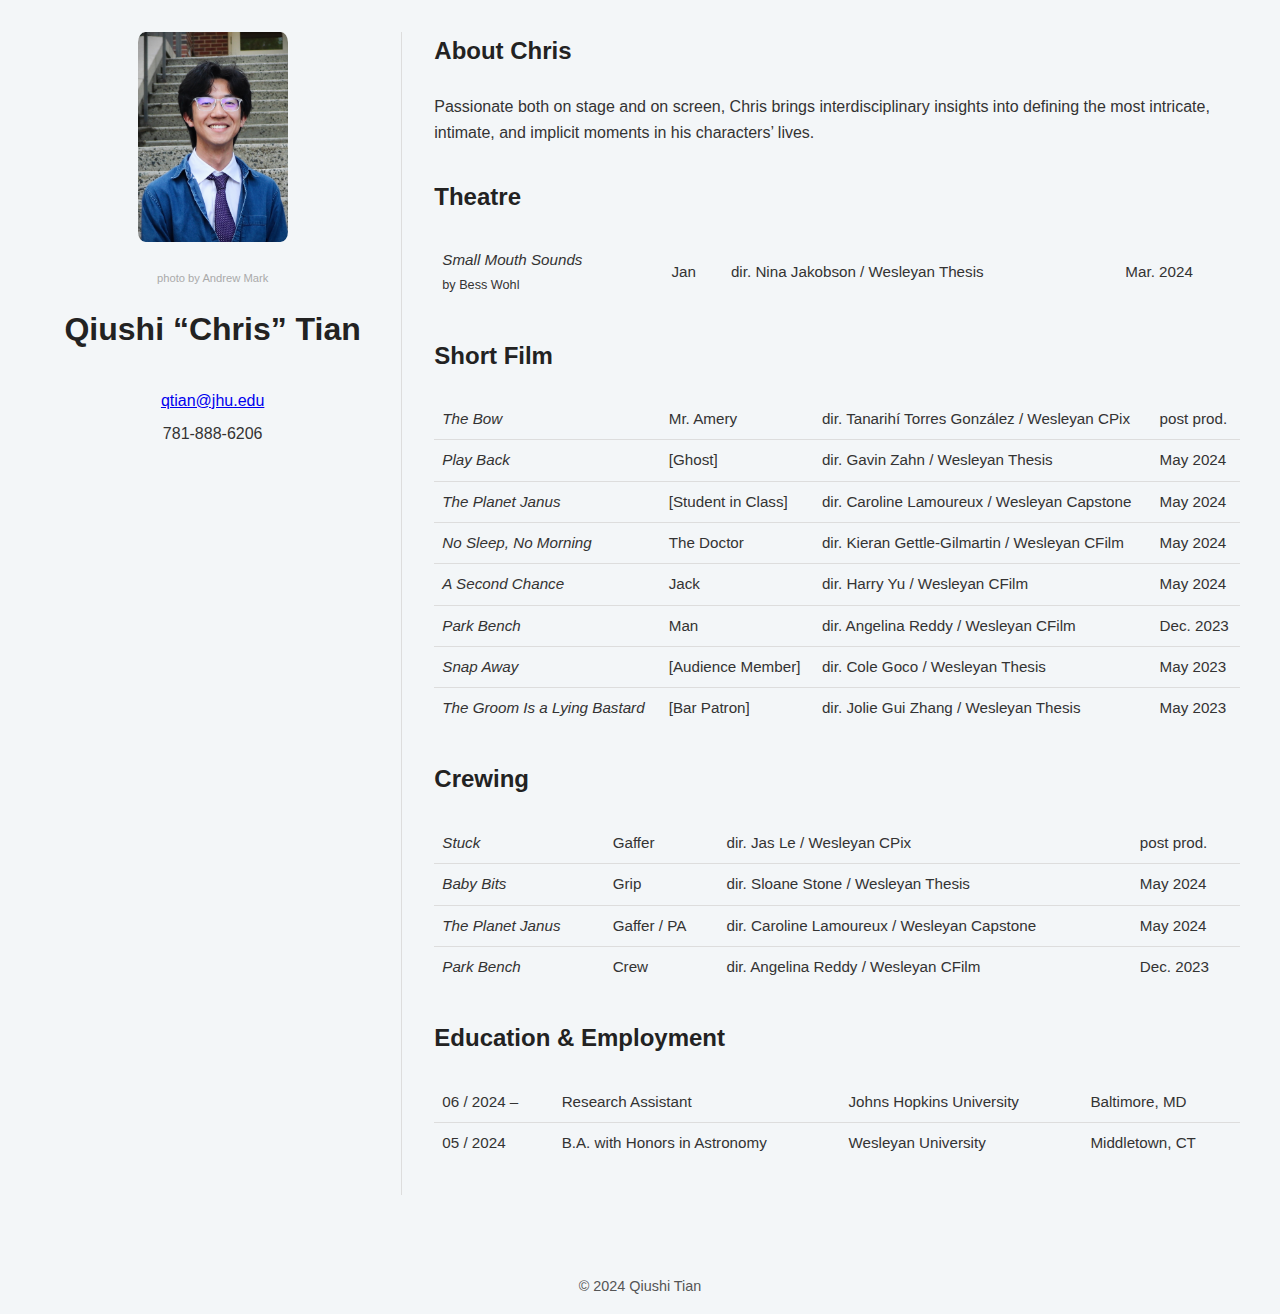
==== art.html @ d44a3096 "Add art.html and art-stuff/" ====
<!DOCTYPE html>
<html lang="en">
<head>
    <meta charset="UTF-8">
    <meta name="viewport" content="width=device-width, initial-scale=1.0">
    <title>Qiushi Chris Tian</title>
    <link rel="stylesheet" href="art-stuff/art.css">
</head>
<body>
    <div class="container">
        <aside class="left-column">
            <img src="art-stuff/headshot.jpg" alt="Chris's Headshot" class="headshot">
            <p class="photographer-credit">photo by Andrew Mark</p>
            <h1>Qiushi “Chris” Tian</h1>
            <!-- <h2>Actor</h2> -->

            <section id="contact">
                <!-- <h3>Contact</h3> -->
                <p><a href="mailto:qtian@jhu.edu">qtian@jhu.edu</a></p>
                <p>781-888-6206</p>
                <!-- <p>Agent: <a href="mailto:agent@example.com">agent@example.com</a></p> -->
            </section>
        </aside>

        <main class="right-column">
            <section id="bio">
                <h3>About Chris</h3>
                <p>
                    Passionate both on stage and on screen, Chris brings interdisciplinary insights into defining the most intricate, intimate, and implicit moments in his characters’ lives.
                </p>
            </section>

            <section id="theatre">
                <h3>Theatre</h3>
                <table>
                    <thead>
                        <!-- <tr>
                            <th>Title</th>
                            <th>Character</th>
                            <th>Director/Production</th>
                            <th>Year.Month</th>
                        </tr> -->
                    </thead>
                    <tbody>
                        <tr>
                            <td> <i>Small Mouth Sounds</i> <br /> <small>by Bess Wohl</small></td>
                            <td>Jan</td>
                            <td>dir. Nina Jakobson / Wesleyan Thesis</td>
                            <td>Mar. 2024</td>
                        </tr>
                    </tbody>
                </table>
            </section>

            <section id="film">
                <h3>Short Film</h3>
                <table>
                    <thead>
                        <!-- <tr>
                            <th>Title</th>
                            <th>Character</th>
                            <th>Director/Production</th>
                            <th>Year.Month</th>
                        </tr> -->
                    </thead>
                    <tbody>
                        <tr>
                            <td> <i>The Bow</i> </td>
                            <td>Mr. Amery</td>
                            <td>dir. Tanarihí Torres González / Wesleyan CPix</td>
                            <td>post prod.</td>
                        </tr>
                        <tr>
                            <td> <i>Play Back</i> </td>
                            <td>[Ghost]</td>
                            <td>dir. Gavin Zahn / Wesleyan Thesis</td>
                            <td>May 2024</td>
                        </tr>
                        <tr>
                            <td> <i>The Planet Janus</i> </td>
                            <td>[Student in Class]</td>
                            <td>dir. Caroline Lamoureux / Wesleyan Capstone</td>
                            <td>May 2024</td>
                        </tr>
                        <tr>
                            <td> <i>No Sleep, No Morning</i> </td>
                            <td>The Doctor</td>
                            <td>dir. Kieran Gettle-Gilmartin / Wesleyan CFilm</td>
                            <td>May 2024</td>
                        </tr>
                        <tr>
                            <td> <i>A Second Chance</i> </td>
                            <td>Jack</td>
                            <td>dir. Harry Yu / Wesleyan CFilm</td>
                            <td>May 2024</td>
                        </tr>
                        <tr>
                            <td> <i>Park Bench</i> </td>
                            <td>Man</td>
                            <td>dir. Angelina Reddy / Wesleyan CFilm</td>
                            <td>Dec. 2023</td>
                        </tr>
                        <tr>
                            <td> <i>Snap Away</i> </td>
                            <td>[Audience Member]</td>
                            <td>dir. Cole Goco / Wesleyan Thesis</td>
                            <td>May 2023</td>
                        </tr>
                        <tr>
                            <td> <i>The Groom Is a Lying Bastard</i> </td>
                            <td>[Bar Patron]</td>
                            <td>dir. Jolie Gui Zhang / Wesleyan Thesis</td>
                            <td>May 2023</td>
                        </tr>
                    </tbody>
                </table>
            </section>

            <section id="crew">
                <h3>Crewing</h3>
                <table>
                    <thead>
                        <!-- <tr>
                            <th>Title</th>
                            <th>Character</th>
                            <th>Director/Production</th>
                            <th>Year.Month</th>
                        </tr> -->
                    </thead>
                    <tbody>
                        <tr>
                            <td> <i>Stuck</i> </td>
                            <td>Gaffer</td>
                            <td>dir. Jas Le / Wesleyan CPix</td>
                            <td>post prod.</td>
                        </tr>
                        <tr>
                            <td> <i>Baby Bits</i> </td>
                            <td>Grip</td>
                            <td>dir. Sloane Stone / Wesleyan Thesis</td>
                            <td>May 2024</td>
                        </tr>
                        <tr>
                            <td> <i>The Planet Janus</i> </td>
                            <td>Gaffer / PA</td>
                            <td>dir. Caroline Lamoureux / Wesleyan Capstone</td>
                            <td>May 2024</td>
                        </tr>
                        <tr>
                            <td> <i>Park Bench</i> </td>
                            <td>Crew</td>
                            <td>dir. Angelina Reddy / Wesleyan CFilm</td>
                            <td>Dec. 2023</td>
                        </tr>
                    </tbody>
                </table>
            </section>

            <section id="education">
                <h3>Education & Employment</h3>
                <table>
                    <tbody>
                        <tr>
                            <td>06 / 2024 – </td>
                            <td>Research Assistant</td>
                            <td>Johns Hopkins University</td>
                            <td>Baltimore, MD</td>
                        </tr>
                        <tr>
                            <td>05 / 2024 </td>
                            <td>B.A. with Honors in Astronomy</td>
                            <td>Wesleyan University</td>
                            <td>Middletown, CT</td>
                        </tr>
                    </tbody>
                </table>
            </section>
        </main>
    </div>

    <footer>
        <p>© 2024 Qiushi Tian</p>
    </footer>
</body>
</html>
---- art-stuff/art.css ----
/* General Styles */
body {
    font-family: Arial, sans-serif;
    margin: 0;
    padding: 0;
    color: #333;
    background-color: #f3f6f8;
    line-height: 1.6;
}

/* Container for Layout */
.container {
    display: flex;
    flex-direction: row;
    max-width: 1200px;
    margin: 0 auto;
    padding: 2rem;
}

/* Left Column Styles */
.left-column {
    flex: 0.3;
    padding-right: 1rem;
    border-right: 1px solid #ddd;
    text-align: center;
}

.headshot {
    width: 150px;
    height: 210px;
    border-radius: 5%;
    object-fit: cover;
    margin-bottom: 1rem;
}

h1 {
    margin-top: 1rem;
    font-size: 2rem;
    color: #222;
}

h2 {
    color: #555;
    font-weight: normal;
}

#contact {
    margin-top: 2rem;
}

#contact p {
    margin: 0.5rem 0;
}

/* Right Column Styles */
.right-column {
    flex: 0.7;
    padding-left: 2rem;
}

.right-column section {
    margin-bottom: 2rem;
}

h3 {
    color: #222;
    font-size: 1.5rem;
    margin-top: 0;
}

/* List Styles */
ul {
    list-style-type: none;
    padding: 0;
}

li {
    margin-bottom: 1rem;
}

/* Footer Styles */
footer {
    text-align: center;
    padding: 1rem;
    background-color: #f3f6f8;
    /* box-shadow: 0 -2px 4px rgba(0, 0, 0, 0.1); */
    margin-top: 2rem;
}

footer p {
    margin: 0;
    font-size: 0.9rem;
    color: #555;
}

/* Table Styles */
table {
    width: 100%;
    border-collapse: collapse;
    margin-bottom: 2rem;
}

th, td {
    text-align: left;
    padding: 0.5rem;
    border-bottom: 1px solid #ddd;
}

th {
    background-color: #f9f9f9;
    font-weight: bold;
}

td {
    font-size: 0.95rem;
}

tr:last-child td {
    border-bottom: none;
}

/* Photographer Credit Styles */
.photographer-credit {
    font-size: 0.7rem; /* Smaller font size */
    color: #aaa; /* Lighter grey color */
    margin-top: 0.3rem; /* Slight space between photo and credit */
}
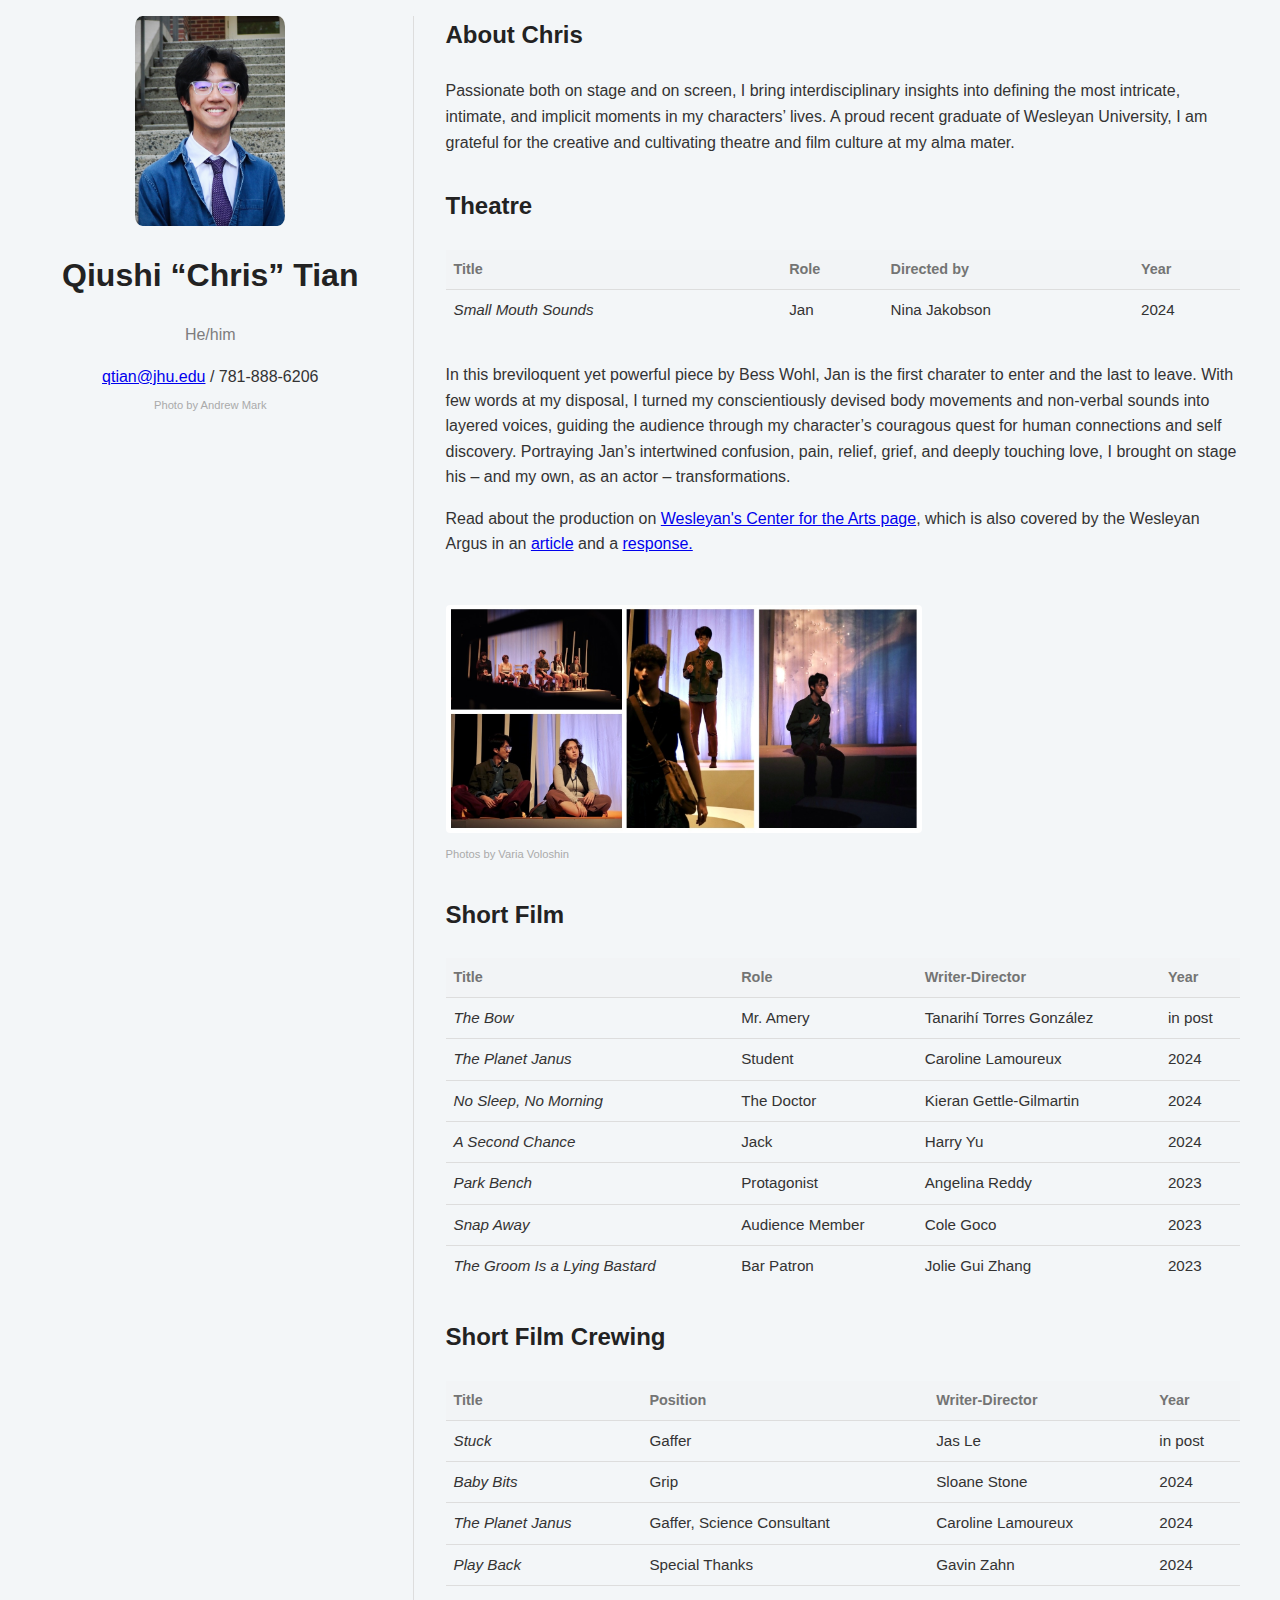
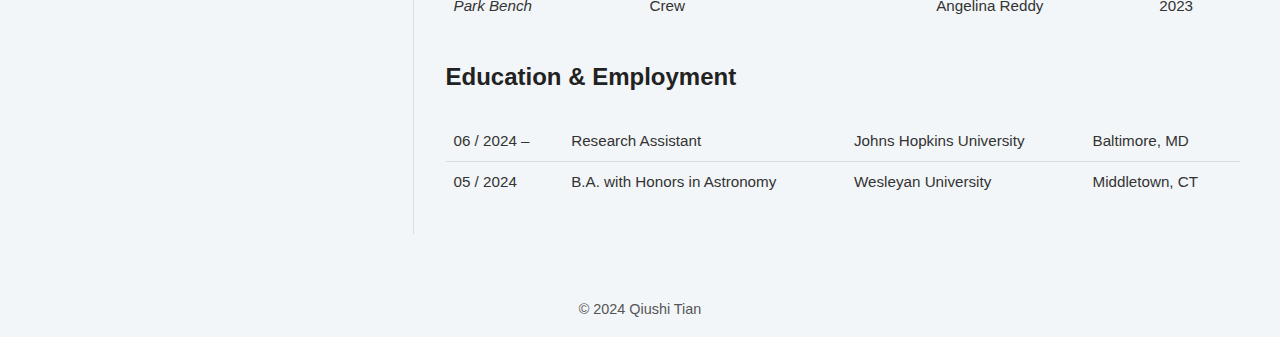
==== commit afec5931: "New tables, text, add photos" ====
--- a/art.html
+++ b/art.html
@@ -9,24 +9,24 @@
 <body>
     <div class="container">
         <aside class="left-column">
-            <img src="art-stuff/headshot.jpg" alt="Chris's Headshot" class="headshot">
-            <p class="photographer-credit">photo by Andrew Mark</p>
+            <img src="art-stuff/Qiushi_Chris_Tian_headshot_2024.JPG" alt="Qiushi “Chris” Tian’s Headshot" class="headshot">
             <h1>Qiushi “Chris” Tian</h1>
+            <p class="pronouns">He/him</p>
             <!-- <h2>Actor</h2> -->
 
             <section id="contact">
                 <!-- <h3>Contact</h3> -->
-                <p><a href="mailto:qtian@jhu.edu">qtian@jhu.edu</a></p>
-                <p>781-888-6206</p>
+                <p><a href="mailto:qtian@jhu.edu">qtian@jhu.edu</a>  /  781-888-6206</p>
                 <!-- <p>Agent: <a href="mailto:agent@example.com">agent@example.com</a></p> -->
             </section>
+            <p class="photographer-credit">Photo by Andrew Mark</p>
         </aside>
 
         <main class="right-column">
             <section id="bio">
                 <h3>About Chris</h3>
                 <p>
-                    Passionate both on stage and on screen, Chris brings interdisciplinary insights into defining the most intricate, intimate, and implicit moments in his characters’ lives.
+                    Passionate both on stage and on screen, I bring interdisciplinary insights into defining the most intricate, intimate, and implicit moments in my characters’ lives. A proud recent graduate of Wesleyan University, I am grateful for the creative and cultivating theatre and film culture at my alma mater.
                 </p>
             </section>
 
@@ -34,123 +34,146 @@
                 <h3>Theatre</h3>
                 <table>
                     <thead>
-                        <!-- <tr>
+                        <tr>
                             <th>Title</th>
-                            <th>Character</th>
-                            <th>Director/Production</th>
-                            <th>Year.Month</th>
-                        </tr> -->
+                            <th>Role</th>
+                            <th>Directed by</th>
+                            <th>Year</th>
+                        </tr>
                     </thead>
                     <tbody>
                         <tr>
-                            <td> <i>Small Mouth Sounds</i> <br /> <small>by Bess Wohl</small></td>
+                            <td><i>Small Mouth Sounds</i></td>
                             <td>Jan</td>
-                            <td>dir. Nina Jakobson / Wesleyan Thesis</td>
-                            <td>Mar. 2024</td>
-                        </tr>
-                    </tbody>
-                </table>
-            </section>
+                            <td>Nina Jakobson</td>
+                            <td>2024</td>
+                        </tr>
+                    </tbody>
+                </table>
+
+                <p>
+                    In this breviloquent yet powerful piece by Bess Wohl, Jan is the first charater to enter and the last to leave. With few words at my disposal, I turned my conscientiously devised body movements and non-verbal sounds into layered voices, guiding the audience through my character’s couragous quest for human connections and self discovery. Portraying Jan’s intertwined confusion, pain, relief, grief, and deeply touching love, I brought on stage his – and my own, as an actor – transformations. 
+                </p>
+                <!-- <p>
+                    <i>Small Mouth Sounds</i> was shown at Wesleyan University’s Patricelli ’92 Theater from Februray 29 to March 2, 2024. In months prior, I enjoyed rehearsals and collaboration with others cast and crew members and, especially, director Nina Jakobson, who assembled this production as a part of their senior honors thesis in theatre. It was my most magical experience in college.
+                </p> -->
+                <p>
+                    Read about the production on <a href="https://www.wesleyan.edu/cfa/events/2024/02-2024/02292024-small-mouth-sounds.html">Wesleyan's Center for the Arts page</a>, which is also covered by the Wesleyan Argus in an <a href="http://wesleyanargus.com/2024/03/04/small-mouth-sounds-was-freaking-awesome-silence-at-the-end-of-the-world/">article</a> and a <a href="http://wesleyanargus.com/2024/04/04/response-to-small-mouth-sounds-was-freaking-awesome/">response.</a>
+                </p>
+                <img src="art-stuff/Qiushi_Chris_Tian_in_Small_Mouth_Sounds.JPG" alt="Chris in Small Mouth Sounds" class="featured-image">
+                <p class="photographer-credit">Photos by Varia Voloshin</p>
+            </section>
+
+            <!-- New Gallery Section -->
+             <!-- <section id="gallery"> -->
+                <!-- <h3>Gallery</h3> -->
+                <!-- <div class="gallery-grid"> -->
+                <!-- <img id="only-img" src="art-stuff/Qiushi_Chris_Tian_in_Small_Mouth_Sounds.JPG" alt="Chris in Small Mouth Sounds"> -->
+                    <!-- <img src="art-stuff/Qiushi_Chris_Tian_in_Small_Mouth_Sounds_2.JPG" alt="Chris in Small Mouth Sounds 2">
+                    <img src="art-stuff/Qiushi_Chris_Tian_in_Small_Mouth_Sounds_3.JPG" alt="Chris in Small Mouth Sounds 3">
+                    <img src="art-stuff/Qiushi_Chris_Tian_in_Small_Mouth_Sounds_4.JPG" alt="Chris in Small Mouth Sounds 4"> -->
+                <!-- </div> -->
+            <!-- </section> -->
 
             <section id="film">
                 <h3>Short Film</h3>
                 <table>
                     <thead>
-                        <!-- <tr>
+                        <tr>
                             <th>Title</th>
-                            <th>Character</th>
-                            <th>Director/Production</th>
-                            <th>Year.Month</th>
-                        </tr> -->
+                            <th>Role</th>
+                            <th>Writer-Director</th>
+                            <th>Year</th>
+                        </tr>
                     </thead>
                     <tbody>
                         <tr>
                             <td> <i>The Bow</i> </td>
                             <td>Mr. Amery</td>
-                            <td>dir. Tanarihí Torres González / Wesleyan CPix</td>
-                            <td>post prod.</td>
-                        </tr>
-                        <tr>
-                            <td> <i>Play Back</i> </td>
-                            <td>[Ghost]</td>
-                            <td>dir. Gavin Zahn / Wesleyan Thesis</td>
-                            <td>May 2024</td>
+                            <td>Tanarihí Torres González</td>
+                            <td>in post</td>
                         </tr>
                         <tr>
                             <td> <i>The Planet Janus</i> </td>
-                            <td>[Student in Class]</td>
-                            <td>dir. Caroline Lamoureux / Wesleyan Capstone</td>
-                            <td>May 2024</td>
+                            <td>Student</td>
+                            <td>Caroline Lamoureux</td>
+                            <td>2024</td>
                         </tr>
                         <tr>
                             <td> <i>No Sleep, No Morning</i> </td>
                             <td>The Doctor</td>
-                            <td>dir. Kieran Gettle-Gilmartin / Wesleyan CFilm</td>
-                            <td>May 2024</td>
+                            <td>Kieran Gettle-Gilmartin</td>
+                            <td>2024</td>
                         </tr>
                         <tr>
                             <td> <i>A Second Chance</i> </td>
                             <td>Jack</td>
-                            <td>dir. Harry Yu / Wesleyan CFilm</td>
-                            <td>May 2024</td>
+                            <td>Harry Yu</td>
+                            <td>2024</td>
                         </tr>
                         <tr>
                             <td> <i>Park Bench</i> </td>
-                            <td>Man</td>
-                            <td>dir. Angelina Reddy / Wesleyan CFilm</td>
-                            <td>Dec. 2023</td>
+                            <td>Protagonist</td>
+                            <td>Angelina Reddy</td>
+                            <td>2023</td>
                         </tr>
                         <tr>
                             <td> <i>Snap Away</i> </td>
-                            <td>[Audience Member]</td>
-                            <td>dir. Cole Goco / Wesleyan Thesis</td>
-                            <td>May 2023</td>
+                            <td>Audience Member</td>
+                            <td>Cole Goco</td>
+                            <td>2023</td>
                         </tr>
                         <tr>
                             <td> <i>The Groom Is a Lying Bastard</i> </td>
-                            <td>[Bar Patron]</td>
-                            <td>dir. Jolie Gui Zhang / Wesleyan Thesis</td>
-                            <td>May 2023</td>
+                            <td>Bar Patron</td>
+                            <td>Jolie Gui Zhang</td>
+                            <td>2023</td>
                         </tr>
                     </tbody>
                 </table>
             </section>
 
             <section id="crew">
-                <h3>Crewing</h3>
+                <h3>Short Film Crewing</h3>
                 <table>
                     <thead>
-                        <!-- <tr>
+                        <tr>
                             <th>Title</th>
-                            <th>Character</th>
-                            <th>Director/Production</th>
-                            <th>Year.Month</th>
-                        </tr> -->
+                            <th>Position</th>
+                            <th>Writer-Director</th>
+                            <th>Year</th>
+                        </tr>
                     </thead>
                     <tbody>
                         <tr>
                             <td> <i>Stuck</i> </td>
                             <td>Gaffer</td>
-                            <td>dir. Jas Le / Wesleyan CPix</td>
-                            <td>post prod.</td>
+                            <td>Jas Le</td>
+                            <td>in post</td>
                         </tr>
                         <tr>
                             <td> <i>Baby Bits</i> </td>
                             <td>Grip</td>
-                            <td>dir. Sloane Stone / Wesleyan Thesis</td>
-                            <td>May 2024</td>
+                            <td>Sloane Stone</td>
+                            <td>2024</td>
                         </tr>
                         <tr>
                             <td> <i>The Planet Janus</i> </td>
-                            <td>Gaffer / PA</td>
-                            <td>dir. Caroline Lamoureux / Wesleyan Capstone</td>
-                            <td>May 2024</td>
+                            <td>Gaffer, Science Consultant</td>
+                            <td>Caroline Lamoureux</td>
+                            <td>2024</td>
+                        </tr>
+                        <tr>
+                            <td> <i>Play Back</i> </td>
+                            <td>Special Thanks</td>
+                            <td>Gavin Zahn</td>
+                            <td>2024</td>
                         </tr>
                         <tr>
                             <td> <i>Park Bench</i> </td>
                             <td>Crew</td>
-                            <td>dir. Angelina Reddy / Wesleyan CFilm</td>
-                            <td>Dec. 2023</td>
+                            <td>Angelina Reddy</td>
+                            <td>2023</td>
                         </tr>
                     </tbody>
                 </table>
--- a/art-stuff/art.css
+++ b/art-stuff/art.css
@@ -14,13 +14,13 @@
     flex-direction: row;
     max-width: 1200px;
     margin: 0 auto;
-    padding: 2rem;
+    padding: 1rem;
 }
 
 /* Left Column Styles */
 .left-column {
     flex: 0.3;
-    padding-right: 1rem;
+    padding-right: 2rem;
     border-right: 1px solid #ddd;
     text-align: center;
 }
@@ -30,7 +30,7 @@
     height: 210px;
     border-radius: 5%;
     object-fit: cover;
-    margin-bottom: 1rem;
+    /* margin-bottom: 1rem; */
 }
 
 h1 {
@@ -44,8 +44,13 @@
     font-weight: normal;
 }
 
+.pronouns {
+    color: #7e7d7d;
+}
+
 #contact {
-    margin-top: 2rem;
+    /* margin-top: 2rem; */
+    margin-top: 0rem;
 }
 
 #contact p {
@@ -107,8 +112,10 @@
 }
 
 th {
-    background-color: #f9f9f9;
-    font-weight: bold;
+    background-color: #f2f4f6;
+    /* font-weight: bold; */
+    color: #747474;
+    font-size: 0.9rem;
 }
 
 td {
@@ -124,4 +131,49 @@
     font-size: 0.7rem; /* Smaller font size */
     color: #aaa; /* Lighter grey color */
     margin-top: 0.3rem; /* Slight space between photo and credit */
+}
+
+/* Media Query for mobile/vertical screen */
+@media (max-width: 768px) { /* Adjust 768px as needed for different screen sizes */
+    .container {
+        flex-direction: column; /* Stack columns vertically */
+        padding: 1rem;
+    }
+
+    .left-column {
+        border-right: none; /* Remove border when stacked */
+        border-bottom: 1px solid #ddd; /* Add bottom border for separation */
+        padding-right: 0; /* Remove right padding */
+        padding-bottom: 1rem; /* Add space below the left column */
+    }
+
+    .right-column {
+        padding-left: 0; /* Remove left padding for better alignment */
+        padding-top: 1rem; /* Add space at the top for visual separation */
+    }
+}
+
+/* Gallery Section Styles */
+#gallery {
+    margin-top: 2rem; /* Space above the gallery */
+}
+
+.gallery-grid {
+    display: grid;
+    grid-template-columns: repeat(auto-fill, minmax(150px, 1fr)); /* Responsive grid */
+    gap: 1rem; /* Space between images */
+}
+
+.gallery-grid img {
+    width: 100%; /* Full width of the grid cell */
+    border-radius: 4px; /* Optional: rounded corners for images */
+    object-fit: cover; /* Ensures images cover the area nicely */
+}
+
+/* Featured Image Styles */
+.featured-image {
+    width: 60%; /* Automatically resize to the right column's width */
+    height: auto; /* Maintain aspect ratio */
+    margin-top: 2rem; /* Optional: Add space above the image */
+    border-radius: 4px; /* Optional: Rounded corners for the image */
 }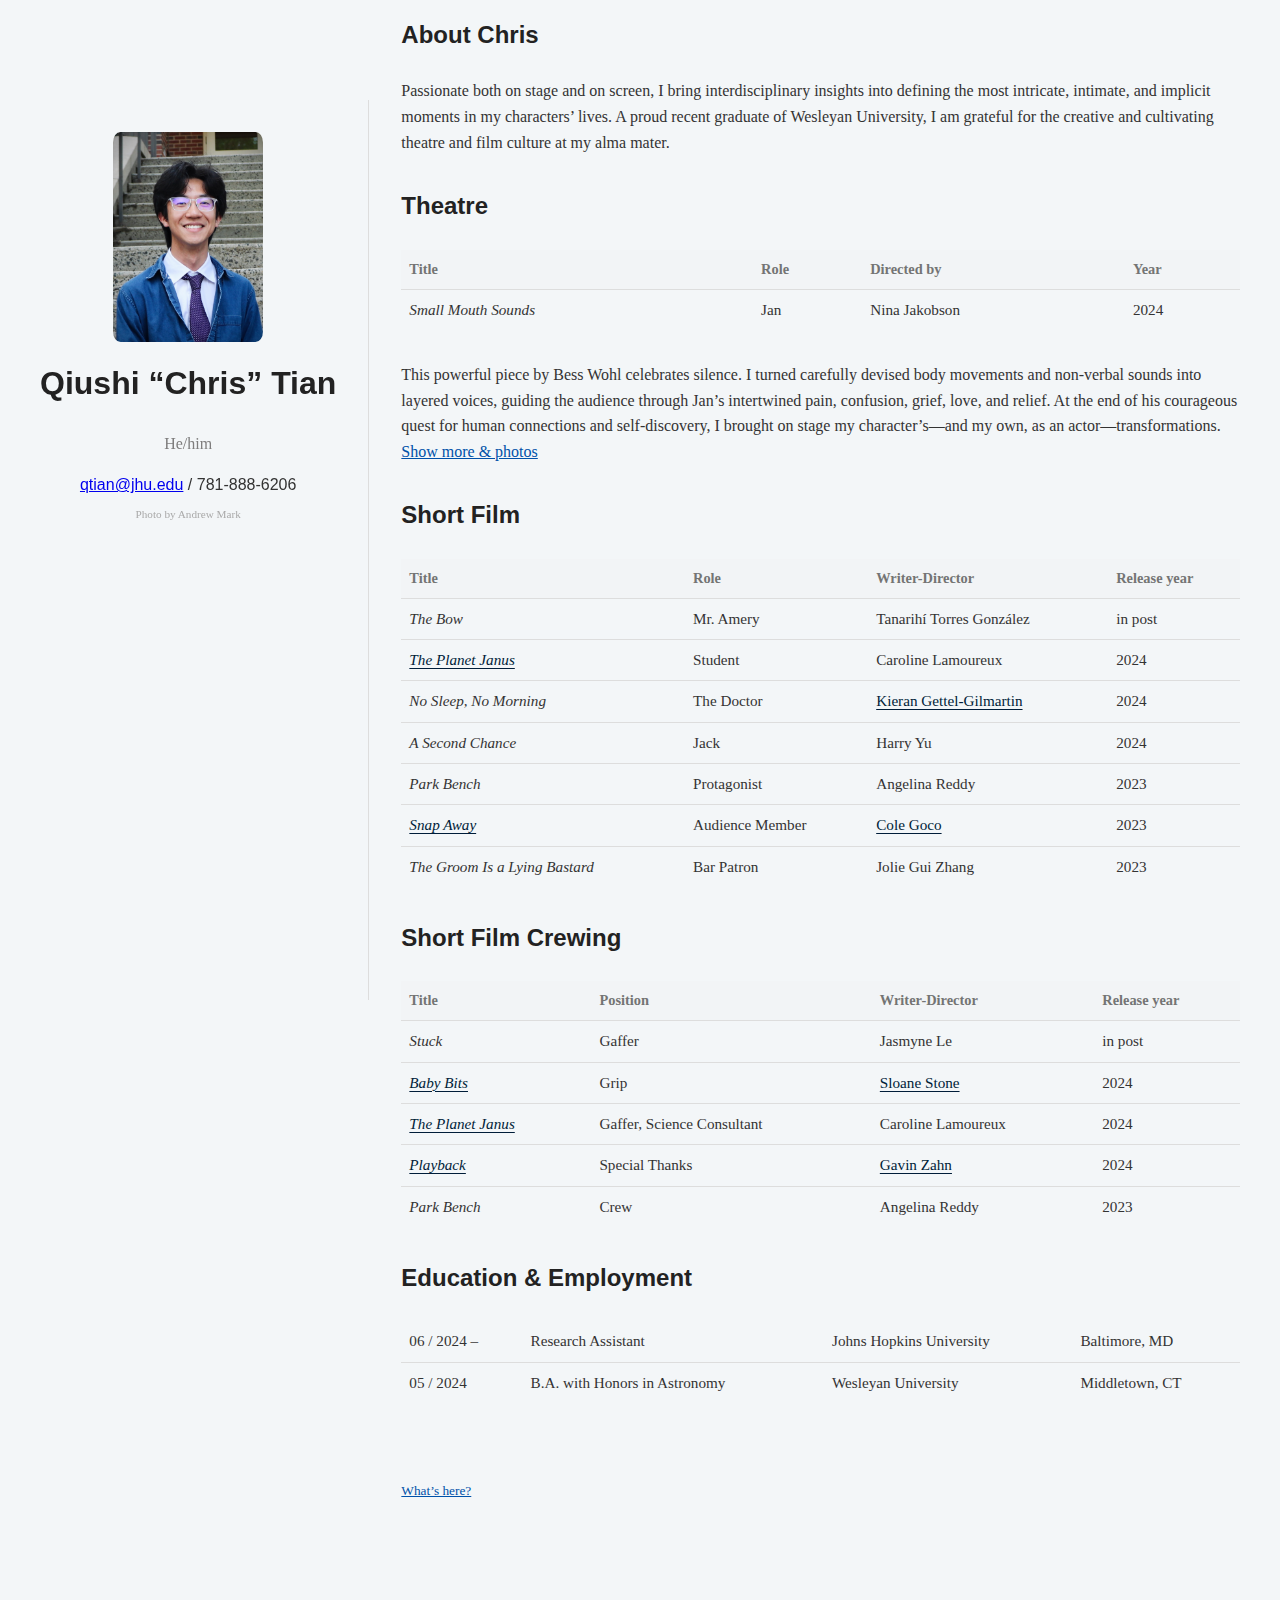
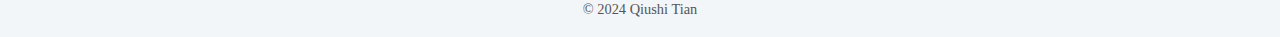
==== commit 3fd3f51c: "Update text, horizontal photos, hiding, slinks, and Siena" ====
--- a/art.html
+++ b/art.html
@@ -5,6 +5,35 @@
     <meta name="viewport" content="width=device-width, initial-scale=1.0">
     <title>Qiushi Chris Tian</title>
     <link rel="stylesheet" href="art-stuff/art.css">
+    <script>
+        function toggleContent() {
+            var content = document.getElementById('hiddenContent');
+            var link = document.getElementById('moreLink');
+            
+            // Toggle display of content
+            if (content.style.display === 'none') {
+                content.style.display = 'block'; // Show the content
+                link.textContent = 'Show less'; // Change text to 'Show less'
+            } else {
+                content.style.display = 'none'; // Hide the content
+                link.textContent = 'Show more & photos'; // Change text back to 'Show more'
+            }
+        }
+
+        function toggleContent2() {
+            var content = document.getElementById('sienaContent');
+            var link = document.getElementById('sienaLink');
+            
+            // Toggle display of content
+            if (content.style.display === 'none') {
+                content.style.display = 'block'; // Show the content
+                link.textContent = 'Hide'; // Change text to 'Show less'
+            } else {
+                content.style.display = 'none'; // Hide the content
+                link.textContent = 'What’s here?'; // Change text back to 'Show more'
+            }
+        }
+    </script>
 </head>
 <body>
     <div class="container">
@@ -43,7 +72,7 @@
                     </thead>
                     <tbody>
                         <tr>
-                            <td><i>Small Mouth Sounds</i></td>
+                            <td> <i>Small Mouth Sounds</i> </td>
                             <td>Jan</td>
                             <td>Nina Jakobson</td>
                             <td>2024</td>
@@ -52,16 +81,22 @@
                 </table>
 
                 <p>
-                    In this breviloquent yet powerful piece by Bess Wohl, Jan is the first charater to enter and the last to leave. With few words at my disposal, I turned my conscientiously devised body movements and non-verbal sounds into layered voices, guiding the audience through my character’s couragous quest for human connections and self discovery. Portraying Jan’s intertwined confusion, pain, relief, grief, and deeply touching love, I brought on stage his – and my own, as an actor – transformations. 
+                    This powerful piece by Bess Wohl celebrates silence. I turned carefully devised body movements and non-verbal sounds into layered voices, guiding the audience through Jan’s intertwined pain, confusion, grief, love, and relief. At the end of his courageous quest for human connections and self-discovery, I brought on stage my character’s—and my own, as an actor—transformations. <span id="moreLink" onclick="toggleContent()" class="show-more">Show more & photos</span>
                 </p>
-                <!-- <p>
-                    <i>Small Mouth Sounds</i> was shown at Wesleyan University’s Patricelli ’92 Theater from Februray 29 to March 2, 2024. In months prior, I enjoyed rehearsals and collaboration with others cast and crew members and, especially, director Nina Jakobson, who assembled this production as a part of their senior honors thesis in theatre. It was my most magical experience in college.
-                </p> -->
-                <p>
-                    Read about the production on <a href="https://www.wesleyan.edu/cfa/events/2024/02-2024/02292024-small-mouth-sounds.html">Wesleyan's Center for the Arts page</a>, which is also covered by the Wesleyan Argus in an <a href="http://wesleyanargus.com/2024/03/04/small-mouth-sounds-was-freaking-awesome-silence-at-the-end-of-the-world/">article</a> and a <a href="http://wesleyanargus.com/2024/04/04/response-to-small-mouth-sounds-was-freaking-awesome/">response.</a>
-                </p>
-                <img src="art-stuff/Qiushi_Chris_Tian_in_Small_Mouth_Sounds.JPG" alt="Chris in Small Mouth Sounds" class="featured-image">
-                <p class="photographer-credit">Photos by Varia Voloshin</p>
+
+                <section id="extra-content">
+                    <!-- <button id="moreBtn" onclick="toggleContent()">More</button> -->
+                    <div id="hiddenContent" style="display:none;"> <!-- Hidden content container -->
+                        <p>
+                             I performed at Wesleyan University’s Patricelli ’92 Theater from Februray 29 to March 2, 2024. In months prior, I enjoyed rehearsals and collaboration with others cast and crew members and, especially, director Nina Jakobson, who assembled this production as a part of their senior honors thesis in theatre. Being a cast member of the <i>Small Mouth Sounds</i> production was my most magical experience in college.
+                        </p>
+                        <p>
+                            Read about the production in an <a href="http://wesleyanargus.com/2024/03/04/small-mouth-sounds-was-freaking-awesome-silence-at-the-end-of-the-world/">article</a> and a <a href="http://wesleyanargus.com/2024/04/04/response-to-small-mouth-sounds-was-freaking-awesome/">response</a> on the Wesleyan Argus. More information at <a href="https://www.wesleyan.edu/cfa/events/2024/02-2024/02292024-small-mouth-sounds.html">Wesleyan's Center for the Arts page</a>.
+                        </p>
+                        <img src="art-stuff/Qiushi_Chris_Tian_in_Small_Mouth_Sounds.JPG" alt="Chris in Small Mouth Sounds" class="featured-image">
+                        <p class="photographer-credit">Photos by Varia Voloshin</p>
+                    </div>
+                </section>
             </section>
 
             <!-- New Gallery Section -->
@@ -83,7 +118,7 @@
                             <th>Title</th>
                             <th>Role</th>
                             <th>Writer-Director</th>
-                            <th>Year</th>
+                            <th>Release year</th>
                         </tr>
                     </thead>
                     <tbody>
@@ -94,7 +129,9 @@
                             <td>in post</td>
                         </tr>
                         <tr>
-                            <td> <i>The Planet Janus</i> </td>
+                            <td> <i><a href="https://youtu.be/0jzVMIRgwjw?si=T0dM36elwBXMKfiH" class="slink">
+                                The Planet Janus
+                            </a></i> </td>
                             <td>Student</td>
                             <td>Caroline Lamoureux</td>
                             <td>2024</td>
@@ -102,7 +139,9 @@
                         <tr>
                             <td> <i>No Sleep, No Morning</i> </td>
                             <td>The Doctor</td>
-                            <td>Kieran Gettle-Gilmartin</td>
+                            <td><a href="https://kieran-gettel-gilmartin.webnode.page" class="slink">
+                                Kieran Gettel-Gilmartin
+                                </a></td>
                             <td>2024</td>
                         </tr>
                         <tr>
@@ -118,9 +157,13 @@
                             <td>2023</td>
                         </tr>
                         <tr>
-                            <td> <i>Snap Away</i> </td>
+                            <td> <i><a href="https://m.youtube.com/watch?fbclid=PAZXh0bgNhZW0CMTEAAaaq1cN1ZnAIFOEX1oClltrwH9AUYn_3Ir5lRFLfB9jLhLuHSooz6sOqgbY_aem_-eQI1pP4C8hylxSeRjVr0g&v=H0GGSNz4kWw&feature=youtu.be" class="slink">
+                                Snap Away
+                            </a></i> </td>
                             <td>Audience Member</td>
-                            <td>Cole Goco</td>
+                            <td><a href="https://www.colegoco.art/" class="slink">
+                                Cole Goco
+                            </a></td>
                             <td>2023</td>
                         </tr>
                         <tr>
@@ -141,32 +184,42 @@
                             <th>Title</th>
                             <th>Position</th>
                             <th>Writer-Director</th>
-                            <th>Year</th>
+                            <th>Release year</th>
                         </tr>
                     </thead>
                     <tbody>
                         <tr>
                             <td> <i>Stuck</i> </td>
                             <td>Gaffer</td>
-                            <td>Jas Le</td>
+                            <td>Jasmyne Le</td>
                             <td>in post</td>
                         </tr>
                         <tr>
-                            <td> <i>Baby Bits</i> </td>
+                            <td> <i><a href="https://vimeo.com/966727666?share=copy" class="slink">
+                                Baby Bits
+                            </a></i> </td>
                             <td>Grip</td>
-                            <td>Sloane Stone</td>
-                            <td>2024</td>
-                        </tr>
-                        <tr>
-                            <td> <i>The Planet Janus</i> </td>
+                            <td><a href="https://www.a-dzh.com/" class="slink">
+                                Sloane Stone
+                            </a></td>
+                            <td>2024</td>
+                        </tr>
+                        <tr>
+                            <td> <i><a href="https://youtu.be/0jzVMIRgwjw?si=T0dM36elwBXMKfiH" class="slink">
+                                The Planet Janus
+                            </a></i> </td>
                             <td>Gaffer, Science Consultant</td>
                             <td>Caroline Lamoureux</td>
                             <td>2024</td>
                         </tr>
                         <tr>
-                            <td> <i>Play Back</i> </td>
+                            <td> <i><a href="https://filmfreeway.com/Playback308/" class="slink">
+                                Playback
+                            </a></i> </td>
                             <td>Special Thanks</td>
-                            <td>Gavin Zahn</td>
+                            <td><a href="https://www.imdb.com/name/nm14182414/?ref_=ext_shr_lnk" class="slink">
+                                Gavin Zahn
+                            </a></td>
                             <td>2024</td>
                         </tr>
                         <tr>
@@ -197,6 +250,27 @@
                         </tr>
                     </tbody>
                 </table>
+            </section>
+
+            <br />
+
+            <p>
+                <small id="sienaLink" onclick="toggleContent2()" class="show-more">
+                    What’s here?
+                </small>
+            </p>
+            
+            <section id="siena">
+                <div id="sienaContent" style="display:none;">
+                    <h3>Siena, Italy</h3>
+                    <p>
+                        I wasted a wonderful summer in the beautiful Tuscan city of Siena pretending to learn Renaissance arts and painting, only to realize that I don’t like it very much. Nonetheless, I tried to capture some colors and shapes inspired by Siena’s <i><a href="https://en.wikipedia.org/wiki/Contrade_of_Siena" class="slink">contrade</a></i> and <i><a href="https://en.wikipedia.org/wiki/Palio_di_Siena" class="slink">Palio</a></i> on <a href="https://www.ilpalio.siena.it/5/Palio/202208160/" class="slink">August 17, 2022,</a> in this work.
+                    </p>
+                    <img src="art-stuff/Qiushi_Chris_Tian_painting_Siena.JPG" alt="Chris’ Siena painting" style="max-width: 300px;">
+                    <p>
+                        Learn more about the contrade, Palio, and Siena on <a href="https://artsandculture.google.com/story/life-inside-the-contrade-consorzio-per-la-tutela-del-palio-di-siena/pAWBaDQr-XV4Kg?hl=en", class="slink">Google Arts & Culture.</a>
+                    </p>
+                </div>
             </section>
         </main>
     </div>
--- a/art-stuff/art.css
+++ b/art-stuff/art.css
@@ -1,6 +1,6 @@
 /* General Styles */
 body {
-    font-family: Arial, sans-serif;
+    font-family: Tahoma, sans-serif;
     margin: 0;
     padding: 0;
     color: #333;
@@ -15,14 +15,37 @@
     max-width: 1200px;
     margin: 0 auto;
     padding: 1rem;
+
+    flex-wrap: wrap; /* Allows wrapping on smaller screens */
 }
 
 /* Left Column Styles */
 .left-column {
-    flex: 0.3;
+    /* flex: 0.3; */
     padding-right: 2rem;
     border-right: 1px solid #ddd;
+    /* background-color: #eaeef0; */
     text-align: center;
+
+    /* Adjust this value as necessary */
+    /* width: 25%;  */
+    /* padding: 1rem; */
+    /* background-color: #f8f9fa; Light background */
+    /* Optional: a subtle shadow */
+    /* box-shadow: 0 0 10px rgba(0, 0, 0, 0.1);  */
+}
+
+/* Sticky left column on larger screens */
+@media screen and (min-width: 768px) { /* Only applies on screens wider than 768px */
+    .left-column {
+        position: -webkit-sticky; /* For Safari support */
+        position: sticky;
+        top: 100px; /* Sticks to the top of the viewport */
+        /* Makes the left column occupy the full height of the viewport */
+        height: 100vh; 
+        /* Ensures content inside the left column can be scrolled if necessary */
+        overflow: auto; 
+    }
 }
 
 .headshot {
@@ -30,13 +53,19 @@
     height: 210px;
     border-radius: 5%;
     object-fit: cover;
+    margin-top: 2rem;
     /* margin-bottom: 1rem; */
+}
+
+p {
+    font-family: Georgia, serif;
 }
 
 h1 {
     margin-top: 1rem;
     font-size: 2rem;
     color: #222;
+    font-family: Heletica, sans-serif;
 }
 
 h2 {
@@ -55,12 +84,18 @@
 
 #contact p {
     margin: 0.5rem 0;
+    font-family: Arial, sans-serif;
 }
 
 /* Right Column Styles */
 .right-column {
-    flex: 0.7;
+    flex: 1;
     padding-left: 2rem;
+
+    /* Adjusted to allow space for the left column */
+    width: 100%;
+    /* padding: 1rem; */
+    /* margin-left: auto; */
 }
 
 .right-column section {
@@ -103,6 +138,7 @@
     width: 100%;
     border-collapse: collapse;
     margin-bottom: 2rem;
+    font-family: Georgia, serif;
 }
 
 th, td {
@@ -131,6 +167,7 @@
     font-size: 0.7rem; /* Smaller font size */
     color: #aaa; /* Lighter grey color */
     margin-top: 0.3rem; /* Slight space between photo and credit */
+    text-align: center;
 }
 
 /* Media Query for mobile/vertical screen */
@@ -153,6 +190,16 @@
     }
 }
 
+/* Responsive layout: stack columns on smaller screens */
+@media screen and (max-width: 768px) {
+    .left-column,
+    .right-column {
+        width: 100%; /* Full width for both columns */
+        position: static; /* Normal flow for mobile */
+        height: auto; /* Allow dynamic height */
+    }
+}
+
 /* Gallery Section Styles */
 #gallery {
     margin-top: 2rem; /* Space above the gallery */
@@ -172,8 +219,58 @@
 
 /* Featured Image Styles */
 .featured-image {
-    width: 60%; /* Automatically resize to the right column's width */
+    /* max-width: 800px; */
+    width: 100%; /* Automatically resize to the right column's width */
     height: auto; /* Maintain aspect ratio */
     margin-top: 2rem; /* Optional: Add space above the image */
     border-radius: 4px; /* Optional: Rounded corners for the image */
+    /* align-self: center; */
+}
+
+img {
+    border-radius: 4px;
+    display: block;
+    margin: 0 auto;
+}
+
+/* Button Styles */
+#moreBtn {
+    display: inline-block;
+    padding: 0.5rem 1rem;
+    background-color: #007bff;
+    color: white;
+    border: none;
+    border-radius: 4px;
+    cursor: pointer;
+    font-size: 1rem;
+}
+
+#moreBtn:hover {
+    background-color: #0056b3;
+}
+
+/* Clickable text (show more) styling */
+.show-more {
+    color: #0051a9; /* Make it look like a link */
+    cursor: pointer; /* Pointer cursor */
+    text-decoration: underline;
+}
+
+.show-more:hover {
+    color: #00448c; /* Darker color on hover */
+}
+
+/* Subtle link styling */
+.slink {
+    color: #001d39; /* Deep near-black blue */
+    text-decoration: underline; /* Underline */
+    text-decoration-thickness: 0.05px; /* Thin underline */
+    text-underline-offset: 3px; /* Slight offset for subtle effect */
+    /* font-weight: 400;  */
+    /* Normal weight for a more subdued look */
+}
+
+.slink:hover {
+    color: #024483; /* Slightly darker on hover */
+    text-decoration-thickness: 1px; /* Increase underline thickness on hover */
 }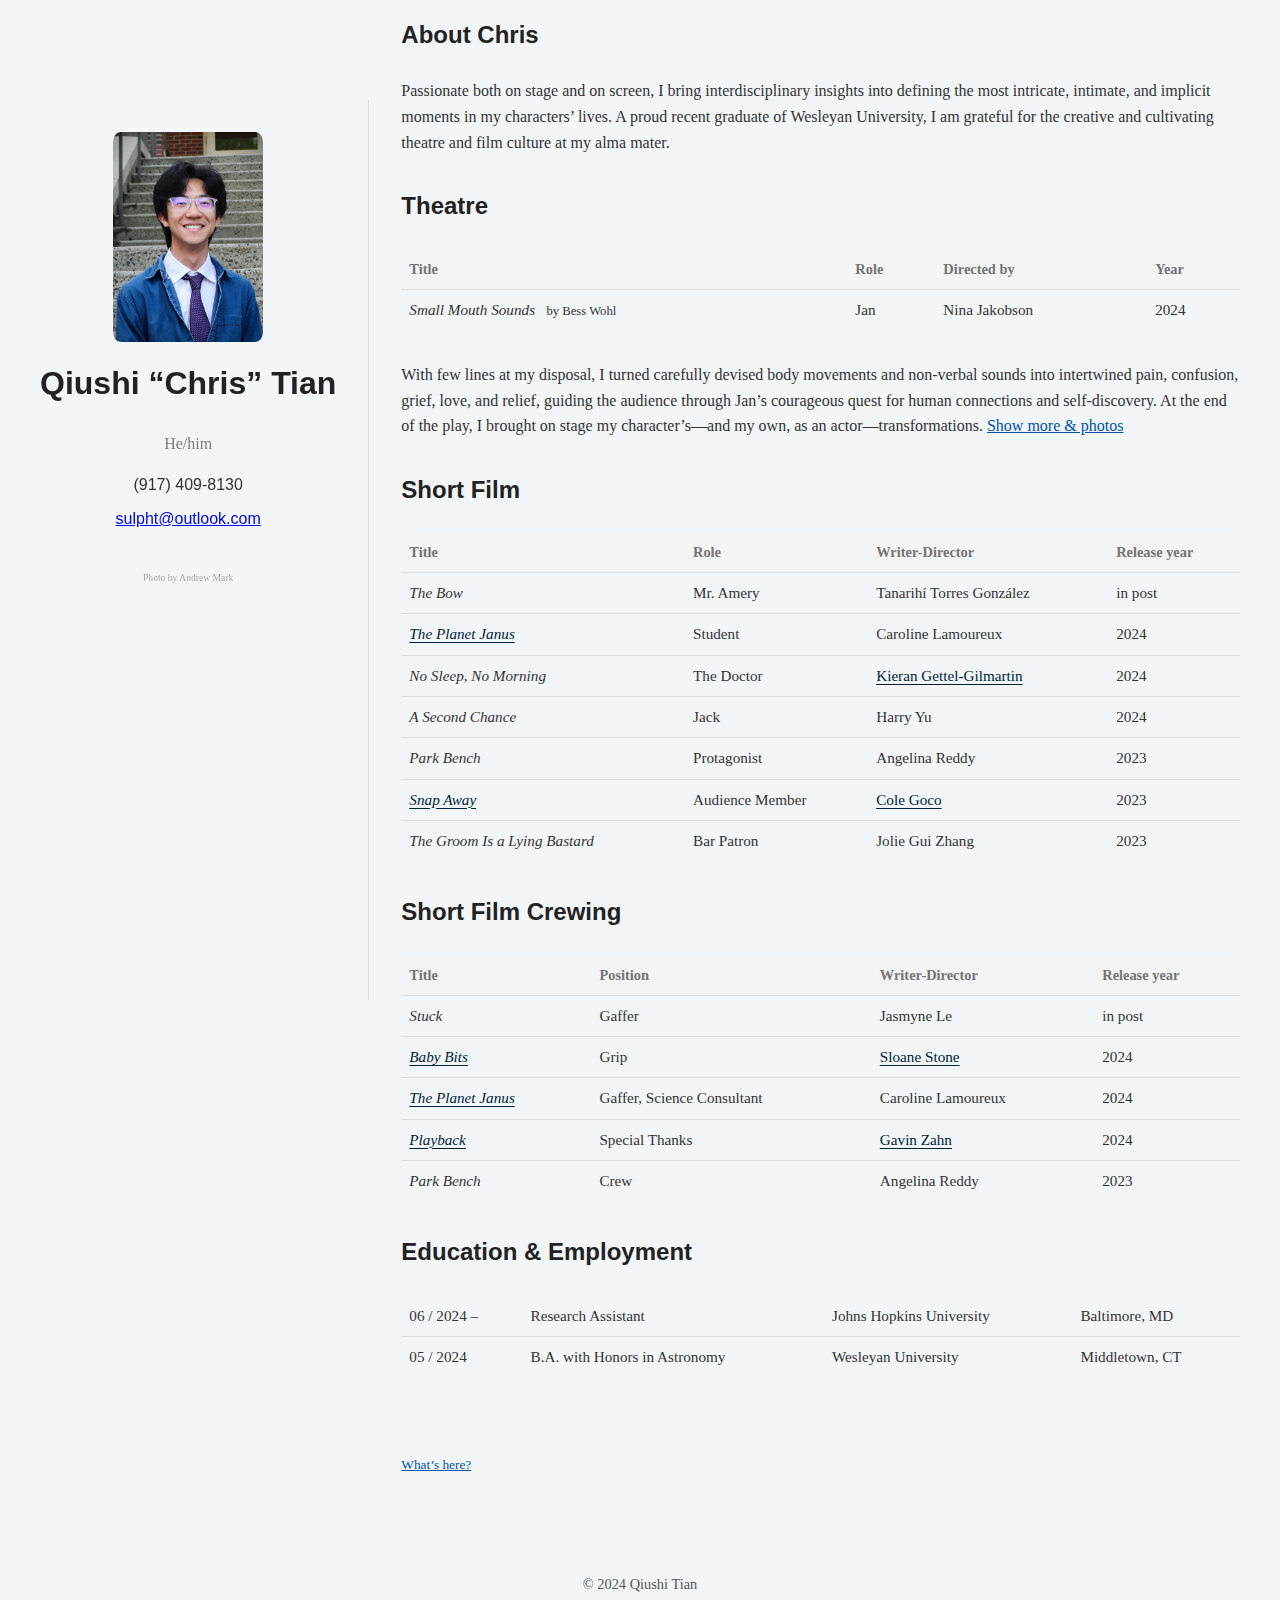
==== commit 1a8c5e5f: "Update phone, email, SMS text" ====
--- a/art.html
+++ b/art.html
@@ -45,9 +45,13 @@
 
             <section id="contact">
                 <!-- <h3>Contact</h3> -->
-                <p><a href="mailto:qtian@jhu.edu">qtian@jhu.edu</a>  /  781-888-6206</p>
+                <p>(917) 409-8130</p>
+                <p><a href="mailto:sulpht@outlook.com?subject=[ART]%20">sulpht@outlook.com</a></p>
                 <!-- <p>Agent: <a href="mailto:agent@example.com">agent@example.com</a></p> -->
             </section>
+
+            <br />
+
             <p class="photographer-credit">Photo by Andrew Mark</p>
         </aside>
 
@@ -72,7 +76,9 @@
                     </thead>
                     <tbody>
                         <tr>
-                            <td> <i>Small Mouth Sounds</i> </td>
+                            <td>
+                                <i>Small Mouth Sounds</i> &nbsp; <small>by Bess Wohl</small>
+                            </td>
                             <td>Jan</td>
                             <td>Nina Jakobson</td>
                             <td>2024</td>
@@ -81,7 +87,7 @@
                 </table>
 
                 <p>
-                    This powerful piece by Bess Wohl celebrates silence. I turned carefully devised body movements and non-verbal sounds into layered voices, guiding the audience through Jan’s intertwined pain, confusion, grief, love, and relief. At the end of his courageous quest for human connections and self-discovery, I brought on stage my character’s—and my own, as an actor—transformations. <span id="moreLink" onclick="toggleContent()" class="show-more">Show more & photos</span>
+                    <!-- In this powerful piece by Bess Wohl--> With few lines at my disposal, I turned carefully devised body movements and non-verbal sounds into intertwined pain, confusion, grief, love, and relief, guiding the audience through Jan’s courageous quest for human connections and self-discovery. At the end of the play, I brought on stage my character’s—and my own, as an actor—transformations. <span id="moreLink" onclick="toggleContent()" class="show-more">Show more & photos</span>
                 </p>
 
                 <section id="extra-content">
--- a/art-stuff/art.css
+++ b/art-stuff/art.css
@@ -164,7 +164,7 @@
 
 /* Photographer Credit Styles */
 .photographer-credit {
-    font-size: 0.7rem; /* Smaller font size */
+    font-size: 0.6rem; /* Smaller font size */
     color: #aaa; /* Lighter grey color */
     margin-top: 0.3rem; /* Slight space between photo and credit */
     text-align: center;
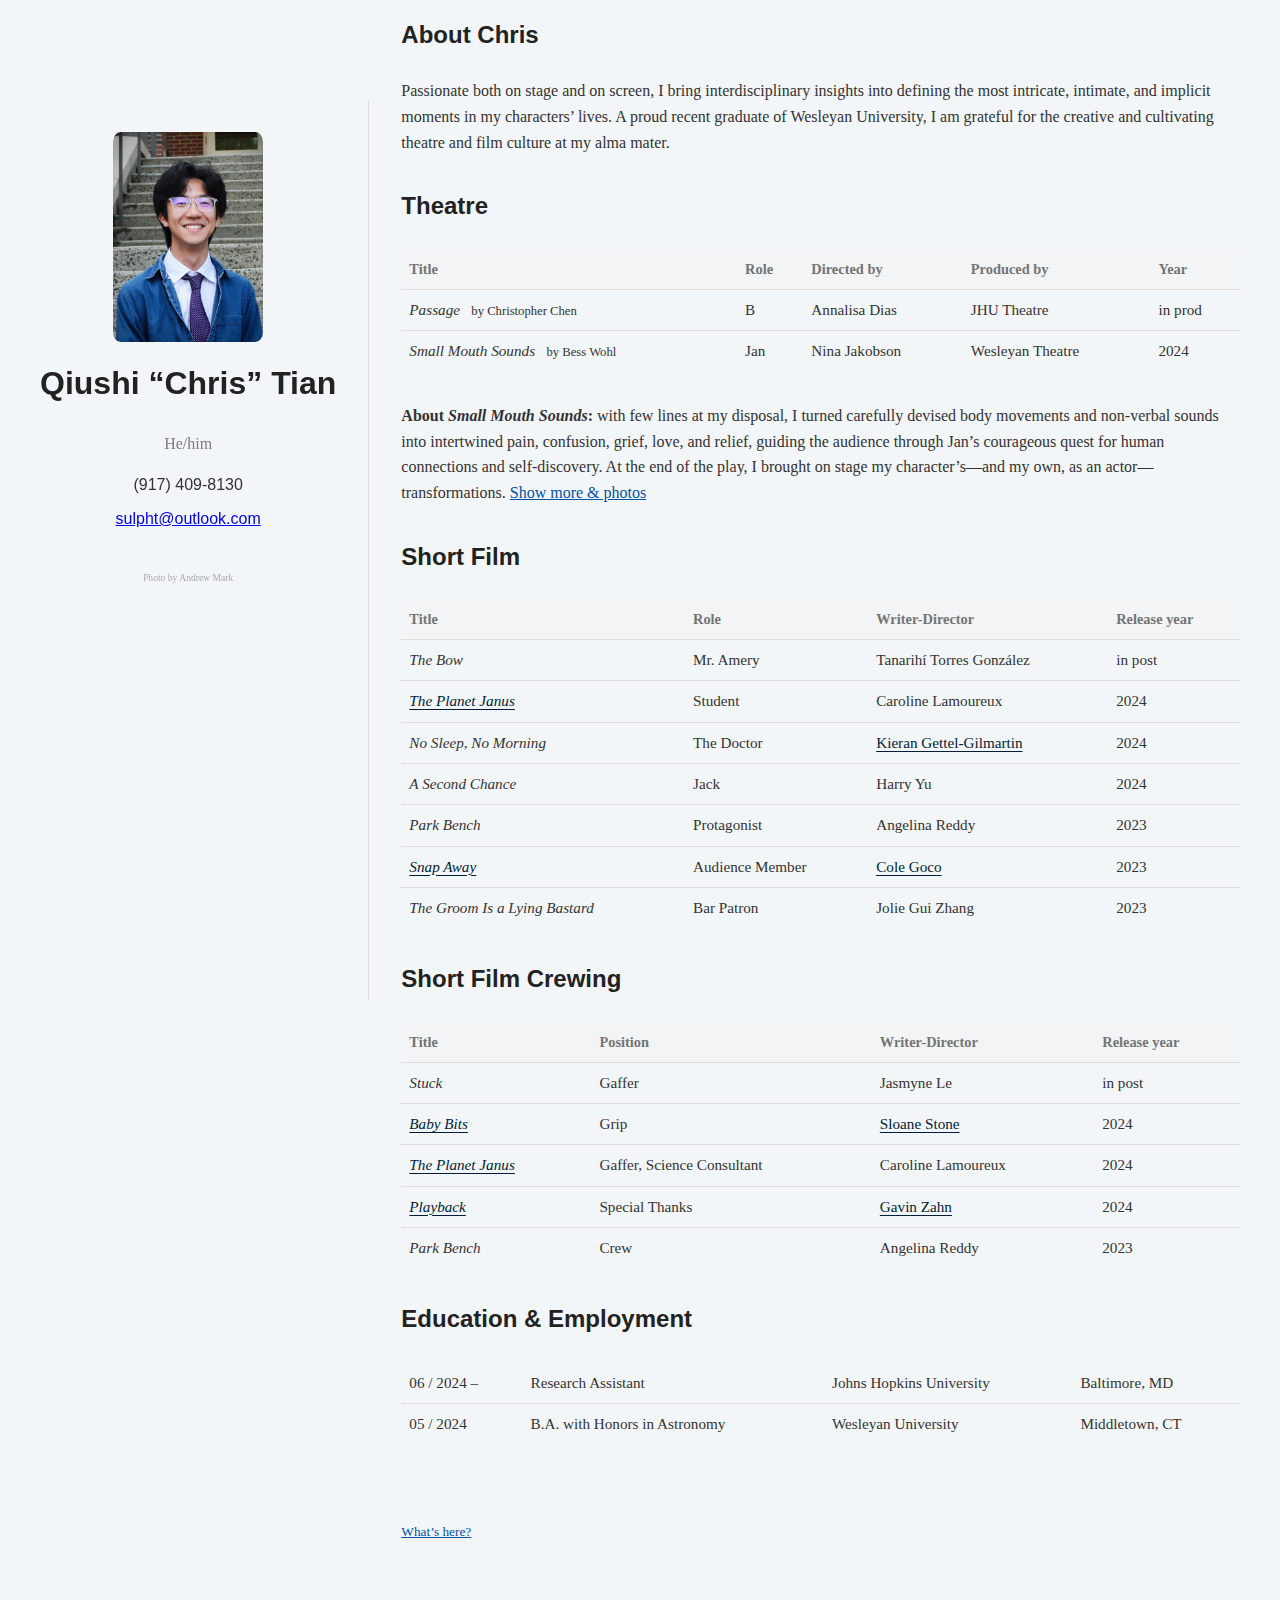
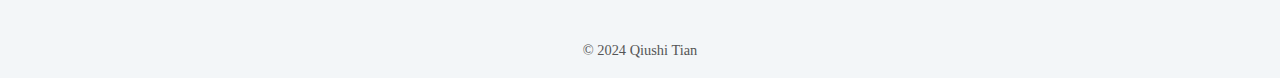
==== commit e35904a5: "Add PASSAGE (JHU 2024)" ====
--- a/art.html
+++ b/art.html
@@ -71,23 +71,34 @@
                             <th>Title</th>
                             <th>Role</th>
                             <th>Directed by</th>
+                            <th>Produced by</th>
                             <th>Year</th>
                         </tr>
                     </thead>
                     <tbody>
+                        <tr>
+                            <td>
+                                <i>Passage</i> &nbsp; <small>by Christopher Chen</small>
+                            </td>
+                            <td>B</td>
+                            <td>Annalisa Dias</td>
+                            <td>JHU Theatre</td>
+                            <td>in prod</td>
+                        </tr>
                         <tr>
                             <td>
                                 <i>Small Mouth Sounds</i> &nbsp; <small>by Bess Wohl</small>
                             </td>
                             <td>Jan</td>
                             <td>Nina Jakobson</td>
+                            <td>Wesleyan Theatre</td>
                             <td>2024</td>
                         </tr>
                     </tbody>
                 </table>
 
                 <p>
-                    <!-- In this powerful piece by Bess Wohl--> With few lines at my disposal, I turned carefully devised body movements and non-verbal sounds into intertwined pain, confusion, grief, love, and relief, guiding the audience through Jan’s courageous quest for human connections and self-discovery. At the end of the play, I brought on stage my character’s—and my own, as an actor—transformations. <span id="moreLink" onclick="toggleContent()" class="show-more">Show more & photos</span>
+                    <!-- In this powerful piece by Bess Wohl--><b>About <i>Small Mouth Sounds</i>:</b> with few lines at my disposal, I turned carefully devised body movements and non-verbal sounds into intertwined pain, confusion, grief, love, and relief, guiding the audience through Jan’s courageous quest for human connections and self-discovery. At the end of the play, I brought on stage my character’s—and my own, as an actor—transformations. <span id="moreLink" onclick="toggleContent()" class="show-more">Show more & photos</span>
                 </p>
 
                 <section id="extra-content">
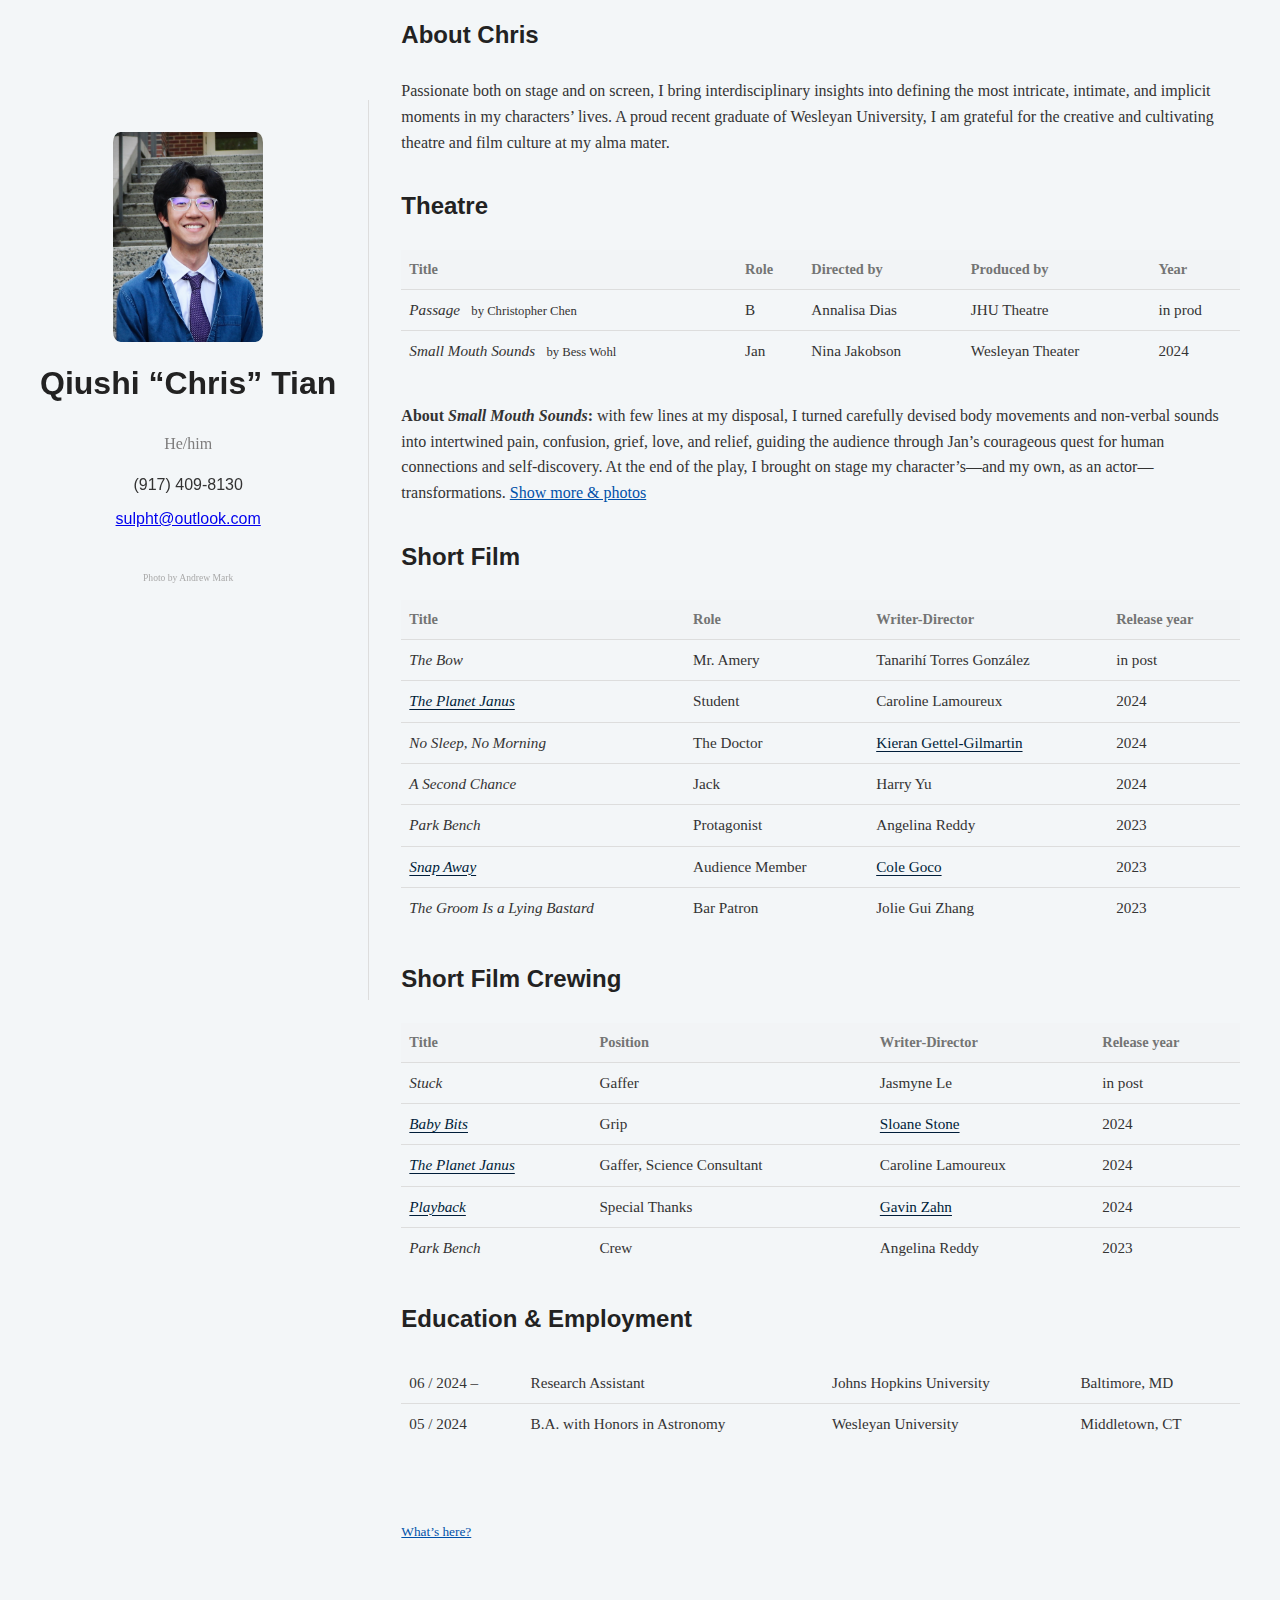
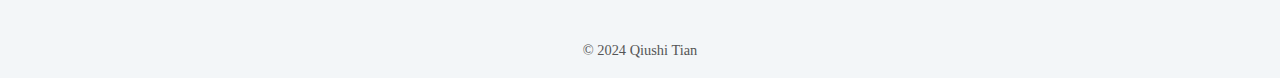
==== commit d6f2d5ba: "Fix spelling of Theater and Honors Thesis" ====
--- a/art.html
+++ b/art.html
@@ -91,7 +91,7 @@
                             </td>
                             <td>Jan</td>
                             <td>Nina Jakobson</td>
-                            <td>Wesleyan Theatre</td>
+                            <td>Wesleyan Theater</td>
                             <td>2024</td>
                         </tr>
                     </tbody>
@@ -105,7 +105,7 @@
                     <!-- <button id="moreBtn" onclick="toggleContent()">More</button> -->
                     <div id="hiddenContent" style="display:none;"> <!-- Hidden content container -->
                         <p>
-                             I performed at Wesleyan University’s Patricelli ’92 Theater from Februray 29 to March 2, 2024. In months prior, I enjoyed rehearsals and collaboration with others cast and crew members and, especially, director Nina Jakobson, who assembled this production as a part of their senior honors thesis in theatre. Being a cast member of the <i>Small Mouth Sounds</i> production was my most magical experience in college.
+                             I performed at Wesleyan University’s Patricelli ’92 Theater from Februray 29 to March 2, 2024. In months prior, I enjoyed rehearsals and collaboration with others cast and crew members and, especially, director Nina Jakobson, who assembled this production as a part of their Honors Thesis in Theater. Being a cast member of the <i>Small Mouth Sounds</i> production was my most magical experience in college.
                         </p>
                         <p>
                             Read about the production in an <a href="http://wesleyanargus.com/2024/03/04/small-mouth-sounds-was-freaking-awesome-silence-at-the-end-of-the-world/">article</a> and a <a href="http://wesleyanargus.com/2024/04/04/response-to-small-mouth-sounds-was-freaking-awesome/">response</a> on the Wesleyan Argus. More information at <a href="https://www.wesleyan.edu/cfa/events/2024/02-2024/02292024-small-mouth-sounds.html">Wesleyan's Center for the Arts page</a>.
